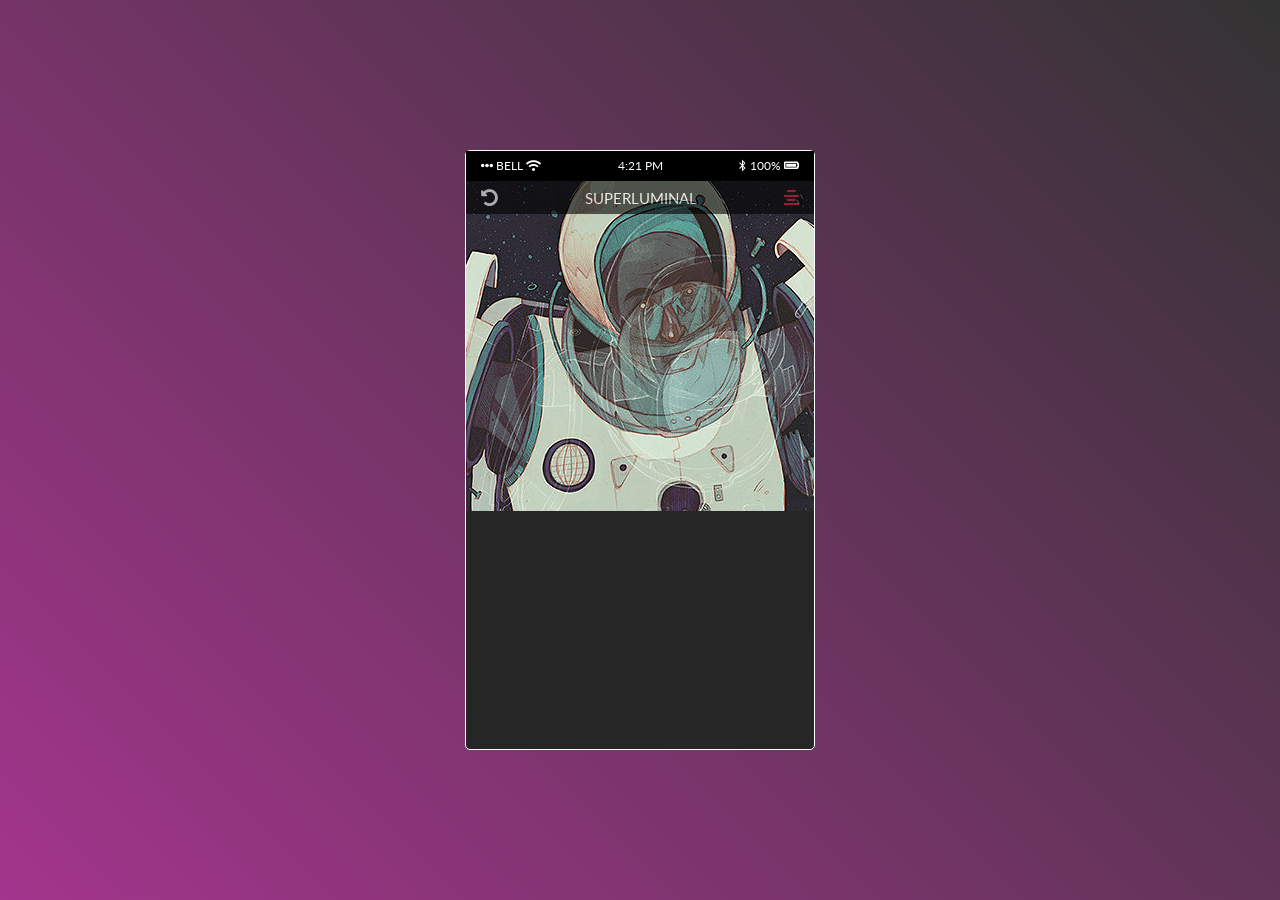
==== index.html @ c0aed448 "- partial mark-up of the music player" ====
<!doctype html>
<html lang="en">
<head>
    <meta charset="UTF-8">
    <meta name="viewport"
          content="width=device-width, user-scalable=no, initial-scale=1.0, maximum-scale=1.0, minimum-scale=1.0">
    <meta http-equiv="X-UA-Compatible" content="ie=edge">
    <title>Music Player</title>
    <link rel="stylesheet" href="style.css">
    <link rel="stylesheet" href="https://cdnjs.cloudflare.com/ajax/libs/font-awesome/5.11.2/css/all.css">
</head>
<body>
<div class="player">
    <div class="player__info">
        <div>
            <i class="fas fa-ellipsis-h"></i>
            <span>BELL</span>
            <i class="fas fa-wifi"></i>
        </div>
        <span>4:21 PM</span>
        <div>
            <i class="fab fa-bluetooth-b"></i>
            <span>100%</span>
            <i class="fas fa-battery-full"></i>
        </div>
    </div>

    <div class="player__screen">
        <div class="player__song-controls">
            <i class="fas fa-undo-alt"></i>
            <span>SUPERLUMINAL</span>
            <i class="fas fa-align-center"></i>
        </div>

    </div>
    <div class="player__music"></div>
    <div class="player__controls"></div>
    <div class="player__icons"></div>

</div>

<script src="main.js"></script>
</body>
</html>
---- style.css ----
@import url('https://fonts.googleapis.com/css?family=Lato:400,700&display=swap');

* {
    margin: 0;
    padding: 0;
    box-sizing: border-box;
    font-family: 'Lato', sans-serif;
}

body {
    background: linear-gradient(45deg, rgb(163, 53, 140), rgb(51, 51, 51));
    width: 100vw;
    height: 100vh;
    display: flex;
    justify-content: center;
    align-items: center;
}
img {
    width: 100%;
}

.player {
    position: relative;
    width: 350px;
    height: 600px;
    border: 1px solid white;
    border-radius: 5px;
    background-color: #262626;
    color: white;

}

.player__info {
    position: relative;
    display: flex;
    justify-content: space-between;
    align-items: center;
    width: 100%;

    font-family: 'Lato', sans-serif;
    font-size: 12px;
    line-height: 14px;
    background-color: black;
    padding: 8px 15px;
}

.player__screen{
    position: relative;
    width: 100%;
    height: 330px;
    background-color: antiquewhite;
}

.player__screen:after{
    content: "";
    position: absolute;
    top:0;
    left:0;
    height: 100%;
    width: 100%;
    background: url("bg-img.jpg") center;
    object-fit: cover;
}
.player__song-controls{
    position: relative;
    display: flex;
    justify-content: space-between;
    align-items: center;
    z-index: 1;
    padding: 8px 15px;
    font-family: 'Lato', sans-serif;
    font-size: 17px;
    line-height: 14px;
    /*font-weight: bold;*/
    background-color: black;
    opacity: 0.6;
}
.player__song-controls span {
    font-size: 15px;

}

/* ICONS */
.fa-align-center{
   color: crimson;
}
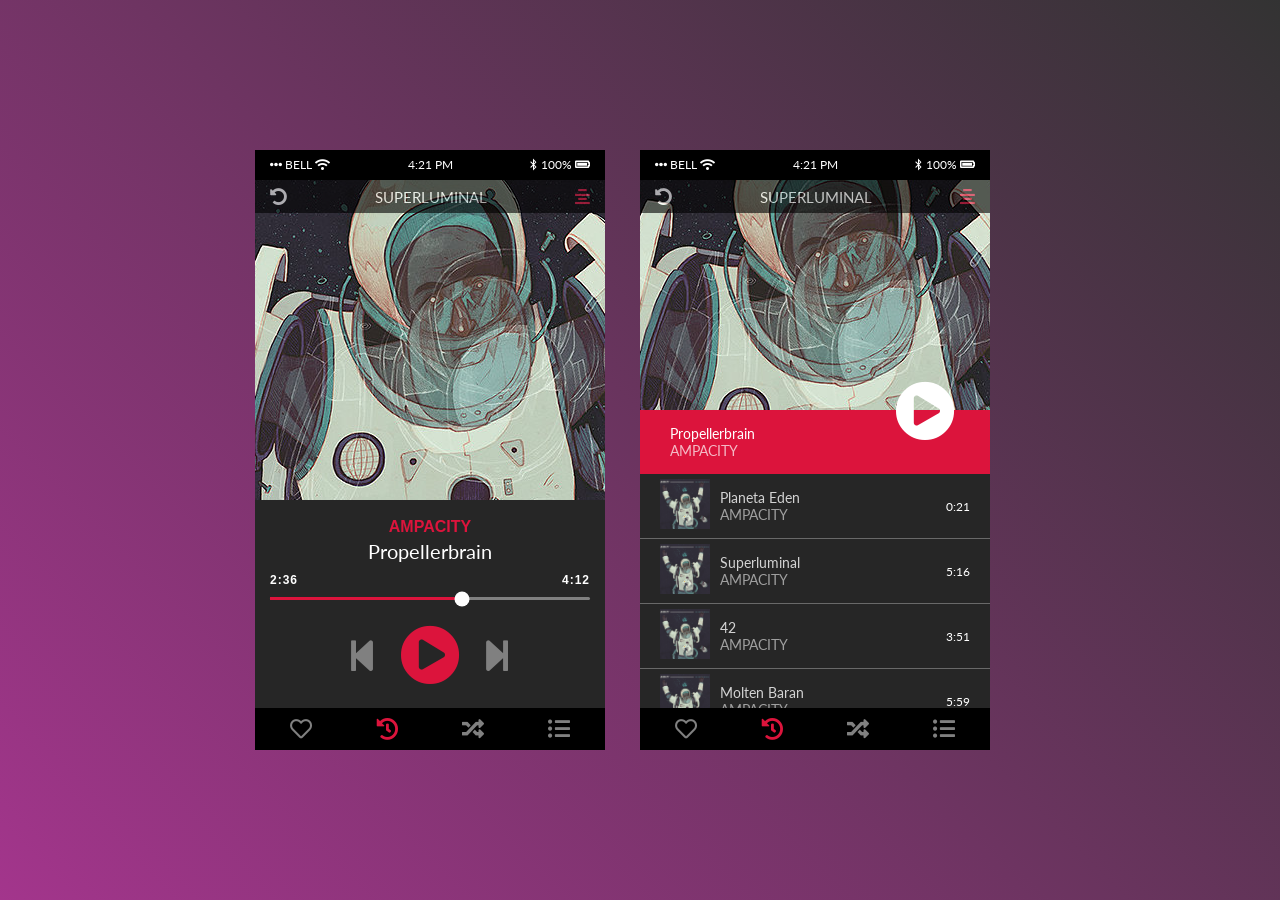
==== commit 4ee016f8: "- finished mark-up of the music playe" ====
--- a/index.html
+++ b/index.html
@@ -33,9 +33,114 @@
         </div>
 
     </div>
-    <div class="player__music"></div>
-    <div class="player__controls"></div>
-    <div class="player__icons"></div>
+    <div class="player__music">
+        <span>AMPACITY</span>
+        <span>Propellerbrain</span>
+        <div class="player__bar">
+            <div>
+                <p>2:36</p>
+                <p>4:12</p>
+            </div>
+            <div class="progress__bar">
+                <span></span>
+            </div>
+        </div>
+        <div class="player__controls">
+            <i class="fas fa-step-backward"></i>
+            <i class="fas fa-play-circle"></i>
+            <i class="fas fa-step-forward"></i>
+
+
+        </div>
+    </div>
+
+
+    <div class="player__icons">
+        <i class="far fa-heart"></i>
+        <i class="fas fa-history"></i>
+        <i class="fas fa-random"></i>
+        <i class="fas fa-list-ul"></i>
+    </div>
+
+</div>
+
+<div class="player">
+    <div class="player__info">
+        <div>
+            <i class="fas fa-ellipsis-h"></i>
+            <span>BELL</span>
+            <i class="fas fa-wifi"></i>
+        </div>
+        <span>4:21 PM</span>
+        <div>
+            <i class="fab fa-bluetooth-b"></i>
+            <span>100%</span>
+            <i class="fas fa-battery-full"></i>
+        </div>
+    </div>
+    <div class="player__screen" style="height: 230px;">
+        <div class="player__song-controls">
+            <i class="fas fa-undo-alt"></i>
+            <span>SUPERLUMINAL</span>
+            <i class="fas fa-align-center"></i>
+        </div>
+    </div>
+    <div class="player__songs">
+        <div class="player__song active">
+            <i class="fas fa-play-circle"></i>
+            <div class="song__name">
+                <span>Propellerbrain</span>
+                <span>AMPACITY</span>
+            </div>
+        </div>
+        <div class="player__song">
+            <div class="song__info">
+                <img src="bg-img.jpg" alt="">
+                <div class="song__name">
+                    <span>Planeta Eden</span>
+                    <span>AMPACITY</span>
+                </div>
+            </div>
+            <p>0:21</p>
+        </div>
+        <div class="player__song">
+            <div class="song__info">
+                <img src="bg-img.jpg" alt="">
+                <div class="song__name">
+                    <span>Superluminal</span>
+                    <span>AMPACITY</span>
+                </div>
+            </div>
+            <p>5:16</p>
+        </div>
+        <div class="player__song">
+            <div class="song__info">
+                <img src="bg-img.jpg" alt="">
+                <div class="song__name">
+                    <span>42</span>
+                    <span>AMPACITY</span>
+                </div>
+            </div>
+            <p>3:51</p>
+        </div>
+        <div class="player__song">
+            <div class="song__info">
+                <img src="bg-img.jpg" alt="">
+                <div class="song__name">
+                    <span>Molten Baran</span>
+                    <span>AMPACITY</span>
+                </div>
+            </div>
+            <p>5:59</p>
+        </div>
+
+    </div>
+    <div class="player__icons">
+        <i class="far fa-heart"></i>
+        <i class="fas fa-history"></i>
+        <i class="fas fa-random"></i>
+        <i class="fas fa-list-ul"></i>
+    </div>
 
 </div>
 
--- a/style.css
+++ b/style.css
@@ -15,6 +15,7 @@
     justify-content: center;
     align-items: center;
 }
+
 img {
     width: 100%;
 }
@@ -23,10 +24,10 @@
     position: relative;
     width: 350px;
     height: 600px;
-    border: 1px solid white;
     border-radius: 5px;
     background-color: #262626;
     color: white;
+    margin-right: 35px;
 
 }
 
@@ -44,24 +45,26 @@
     padding: 8px 15px;
 }
 
-.player__screen{
-    position: relative;
-    width: 100%;
-    height: 330px;
+.player__screen {
+    position: relative;
+    width: 100%;
+    height: 320px;
     background-color: antiquewhite;
 }
 
-.player__screen:after{
+
+.player__screen:after {
     content: "";
     position: absolute;
-    top:0;
-    left:0;
+    top: 0;
+    left: 0;
     height: 100%;
     width: 100%;
     background: url("bg-img.jpg") center;
     object-fit: cover;
 }
-.player__song-controls{
+
+.player__song-controls {
     position: relative;
     display: flex;
     justify-content: space-between;
@@ -75,12 +78,184 @@
     background-color: black;
     opacity: 0.6;
 }
+
 .player__song-controls span {
     font-size: 15px;
 
 }
 
+.player__music {
+    position: relative;
+    display: flex;
+    flex-direction: column;
+    justify-content: center;
+    align-items: center;
+    padding: 8px 15px;
+    font-family: 'Lato', sans-serif;
+
+}
+
+.player__music span:nth-of-type(1) {
+    color: crimson;
+    font-weight: bold;
+    margin-top: 10px;
+
+}
+
+.player__music span:nth-of-type(2) {
+    margin-top: 3px;
+    font-size: 20px;
+
+}
+
+.player__bar {
+    box-sizing: border-box;
+    width: 100%;
+    margin: 10px 0;
+}
+
+.player__bar p {
+    color: #fff;
+    margin: 0 0 10px;
+    padding: 0;
+    font-weight: bold;
+    letter-spacing: 1px;
+}
+
+.player__bar div {
+    display: flex;
+    justify-content: space-between;
+    align-items: center;
+    font-size: 12px;
+}
+
+.progress__bar {
+    height: 3px;
+    width: 100%;
+    background-color: grey;
+    border-radius: 2px;
+    position: relative;
+}
+
+.progress__bar span {
+    background: crimson;
+    width: 60%;
+    height: 3px;
+    position: absolute;
+    top: -10px;
+    left: 0;
+    z-index: 1;
+}
+
+.progress__bar span:after {
+    content: "";
+    position: absolute;
+    top: 50%;
+    right: -15px;
+    transform: translate(-50%, -50%);
+    width: 15px;
+    height: 15px;
+    border-radius: 50%;
+    background-color: white;
+}
+
+.player__controls {
+    display: flex;
+    justify-content: space-between;
+    align-items: center;
+    font-size: 35px;
+    color: grey;
+    width: 52%;
+    margin-top: 15px;
+}
+
+.player__icons {
+    position: absolute;
+    bottom: 0;
+    left: 0;
+    width: 100%;
+
+    display: flex;
+    justify-content: space-between;
+    align-items: center;
+
+    font-size: 22px;
+    background-color: black;
+    padding: 10px 35px;
+    color: grey;
+}
+
+.player__songs {
+    display: flex;
+    flex-direction: column;
+    flex: 1;
+    width: 100%;
+}
+
+.player__song.active {
+    background-color: crimson;
+    color: white;
+    border: none;
+}
+
+.player__song .song__name {
+    display: flex;
+    flex-direction: column;
+    font-size: 14px;
+    padding: 10px 0px;
+    margin-left: 10px;
+}
+
+.player__song div span:nth-of-type(2) {
+    opacity: 0.7;
+
+}
+
+.player__song {
+    flex: 1;
+    display: flex;
+    justify-content: space-between;
+    align-items: center;
+    border-bottom: 1px solid dimgrey;
+    padding: 5px 20px;
+    position: relative;
+}
+
+.player__song img {
+    height: 50px;
+    width: 50px;
+    object-fit: cover;
+}
+
+.player__song p {
+    font-size: 12px;
+}
+
+.song__info {
+    display: flex;
+    color: lightgrey;
+    /*justify-content: flex-start;*/
+    /*flex: 1;*/
+    /*margin-right: 10px;*/
+}
+
+
 /* ICONS */
-.fa-align-center{
-   color: crimson;
+.fa-align-center,
+.fa-history {
+    color: crimson;
+}
+
+.fa-play-circle {
+    color: crimson;
+    font-size: 60px;
+
+}
+
+.player__songs .player__song.active .fa-play-circle {
+    position: absolute;
+    top: -45%;
+    right: 10%;
+    z-index: 120;
+    color: white;
 }
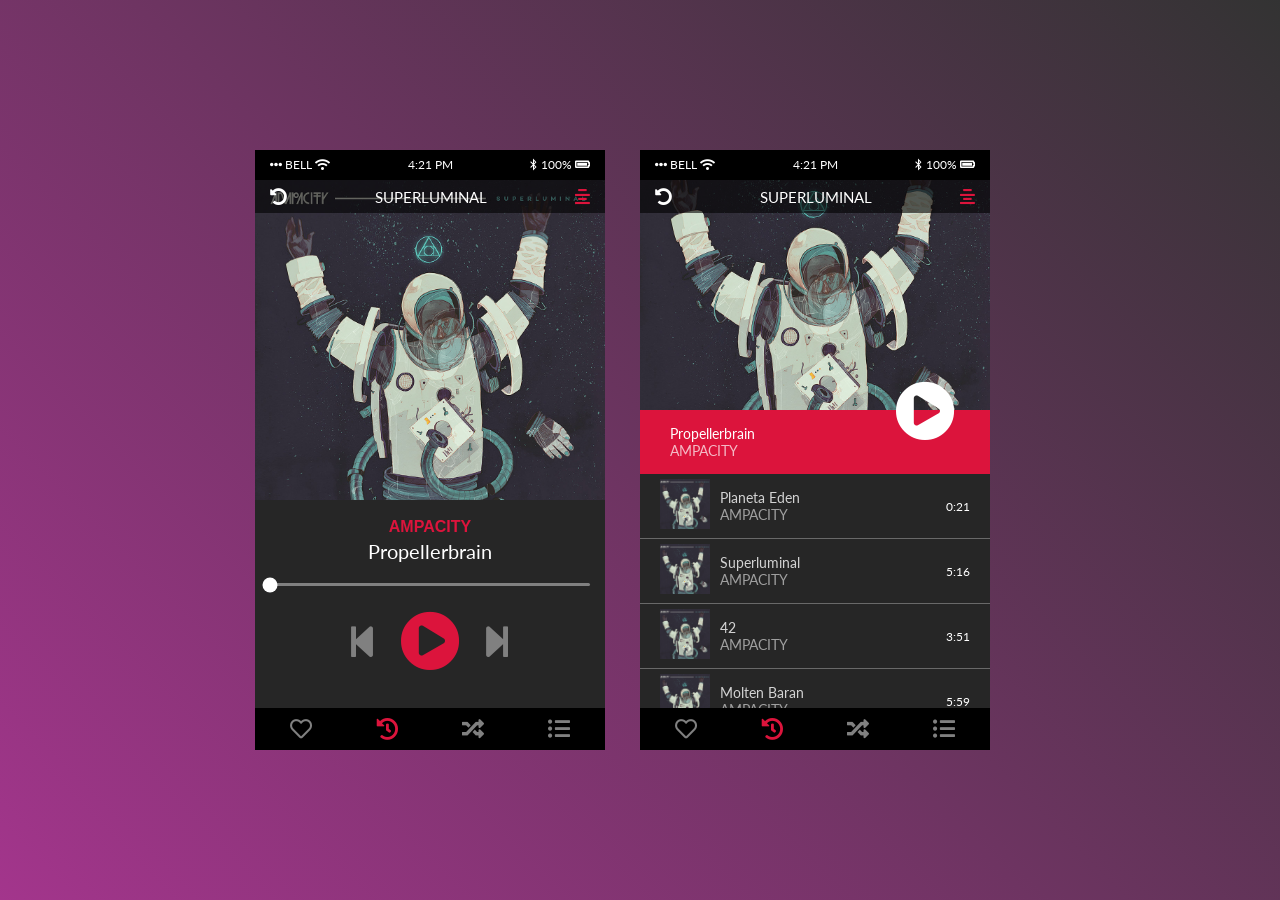
==== commit ec6b76c5: "- added functionality to the Music Player (song countdown, song countup, prev & next song playing wi" ====
--- a/index.html
+++ b/index.html
@@ -8,6 +8,7 @@
     <title>Music Player</title>
     <link rel="stylesheet" href="style.css">
     <link rel="stylesheet" href="https://cdnjs.cloudflare.com/ajax/libs/font-awesome/5.11.2/css/all.css">
+<!--    <script src="jquery-1.10.2.min.js"></script>-->
 </head>
 <body>
 <div class="player">
@@ -26,6 +27,7 @@
     </div>
 
     <div class="player__screen">
+        <img class="songCover" src="bg-img.jpg" alt="">
         <div class="player__song-controls">
             <i class="fas fa-undo-alt"></i>
             <span>SUPERLUMINAL</span>
@@ -34,12 +36,12 @@
 
     </div>
     <div class="player__music">
-        <span>AMPACITY</span>
-        <span>Propellerbrain</span>
+        <span class="songAuthor">AMPACITY</span>
+        <span class="songTitle">Propellerbrain</span>
         <div class="player__bar">
             <div>
-                <p>2:36</p>
-                <p>4:12</p>
+                <p></p>
+                <p id="#countdown"></p>
             </div>
             <div class="progress__bar">
                 <span></span>
@@ -47,13 +49,11 @@
         </div>
         <div class="player__controls">
             <i class="fas fa-step-backward"></i>
-            <i class="fas fa-play-circle"></i>
+            <i class="fas fa-play-circle invisible"></i>
+            <i class="fas fa-pause-circle visible"></i>
             <i class="fas fa-step-forward"></i>
-
-
         </div>
     </div>
-
 
     <div class="player__icons">
         <i class="far fa-heart"></i>
@@ -79,6 +79,7 @@
         </div>
     </div>
     <div class="player__screen" style="height: 230px;">
+        <img class="songCover" src="bg-img.jpg" alt="">
         <div class="player__song-controls">
             <i class="fas fa-undo-alt"></i>
             <span>SUPERLUMINAL</span>
@@ -86,7 +87,7 @@
         </div>
     </div>
     <div class="player__songs">
-        <div class="player__song active">
+        <div class="player__song current">
             <i class="fas fa-play-circle"></i>
             <div class="song__name">
                 <span>Propellerbrain</span>
@@ -143,7 +144,6 @@
     </div>
 
 </div>
-
 <script src="main.js"></script>
 </body>
 </html>
--- a/style.css
+++ b/style.css
@@ -53,8 +53,7 @@
 }
 
 
-.player__screen:after {
-    content: "";
+.player__screen img {
     position: absolute;
     top: 0;
     left: 0;
@@ -74,9 +73,19 @@
     font-family: 'Lato', sans-serif;
     font-size: 17px;
     line-height: 14px;
-    /*font-weight: bold;*/
+}
+
+.player__song-controls:after {
+    content: "";
+    position: absolute;
+    top: 0;
+    left: 0;
+    width: 100%;
+    height: 100%;
+    z-index: -1;
+    opacity: 0.6;
     background-color: black;
-    opacity: 0.6;
+
 }
 
 .player__song-controls span {
@@ -139,7 +148,7 @@
 
 .progress__bar span {
     background: crimson;
-    width: 60%;
+    width: 100%;
     height: 3px;
     position: absolute;
     top: -10px;
@@ -167,6 +176,7 @@
     color: grey;
     width: 52%;
     margin-top: 15px;
+    transition: .6s;
 }
 
 .player__icons {
@@ -192,7 +202,7 @@
     width: 100%;
 }
 
-.player__song.active {
+.player__song.current {
     background-color: crimson;
     color: white;
     border: none;
@@ -234,9 +244,6 @@
 .song__info {
     display: flex;
     color: lightgrey;
-    /*justify-content: flex-start;*/
-    /*flex: 1;*/
-    /*margin-right: 10px;*/
 }
 
 
@@ -246,16 +253,36 @@
     color: crimson;
 }
 
-.fa-play-circle {
+.fa-play-circle,
+.fa-pause-circle {
     color: crimson;
     font-size: 60px;
-
-}
-
-.player__songs .player__song.active .fa-play-circle {
+}
+
+
+.fa-pause-circle {
+    display: none !important;
+}
+
+.invisible {
+    display: none !important;
+}
+
+.visible {
+    display: initial !important;
+}
+
+.player__songs .player__song.current .fa-play-circle {
     position: absolute;
     top: -45%;
     right: 10%;
     z-index: 120;
     color: white;
-}+}
+
+.player__icons > *:hover,
+.player__song-controls > *:hover {
+    color: crimson;
+    transform: scale(1.2);
+}
+
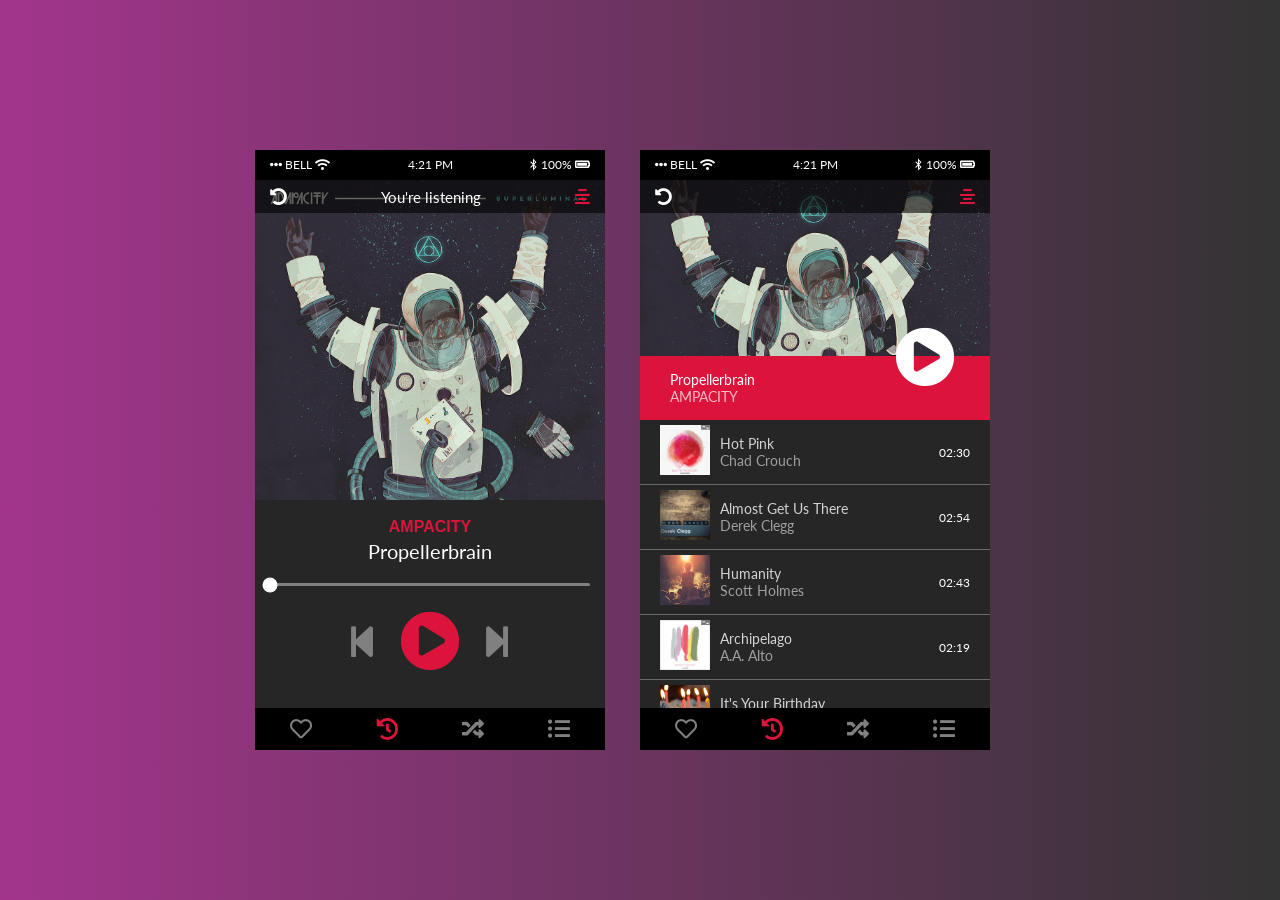
==== commit 3c7c8213: "Added functionality to the music player:  - change body background based on main cover's color;  - c" ====
--- a/index.html
+++ b/index.html
@@ -25,12 +25,11 @@
             <i class="fas fa-battery-full"></i>
         </div>
     </div>
-
     <div class="player__screen">
         <img class="songCover" src="bg-img.jpg" alt="">
         <div class="player__song-controls">
             <i class="fas fa-undo-alt"></i>
-            <span>SUPERLUMINAL</span>
+            <span>You're listening</span>
             <i class="fas fa-align-center"></i>
         </div>
 
@@ -54,7 +53,6 @@
             <i class="fas fa-step-forward"></i>
         </div>
     </div>
-
     <div class="player__icons">
         <i class="far fa-heart"></i>
         <i class="fas fa-history"></i>
@@ -78,22 +76,23 @@
             <i class="fas fa-battery-full"></i>
         </div>
     </div>
-    <div class="player__screen" style="height: 230px;">
-        <img class="songCover" src="bg-img.jpg" alt="">
+    <div class="player__screen" id="player__screen" style="height: 240px;">
+        <img class="songCover" id="songCover" src="bg-img.jpg" alt="">
+        <div class="player__song current">
+            <i class="fas fa-play-circle"></i>
+            <div class="song__name" id="song__name">
+                <span id="songTitle">Propellerbrain</span>
+                <span id="songAuthor">AMPACITY</span>
+            </div>
+        </div>
+
         <div class="player__song-controls">
             <i class="fas fa-undo-alt"></i>
-            <span>SUPERLUMINAL</span>
             <i class="fas fa-align-center"></i>
         </div>
     </div>
     <div class="player__songs">
-        <div class="player__song current">
-            <i class="fas fa-play-circle"></i>
-            <div class="song__name">
-                <span>Propellerbrain</span>
-                <span>AMPACITY</span>
-            </div>
-        </div>
+
         <div class="player__song">
             <div class="song__info">
                 <img src="bg-img.jpg" alt="">
@@ -102,38 +101,68 @@
                     <span>AMPACITY</span>
                 </div>
             </div>
-            <p>0:21</p>
+            <p id="duration">0:21</p>
         </div>
-        <div class="player__song">
-            <div class="song__info">
-                <img src="bg-img.jpg" alt="">
-                <div class="song__name">
-                    <span>Superluminal</span>
-                    <span>AMPACITY</span>
-                </div>
-            </div>
-            <p>5:16</p>
-        </div>
-        <div class="player__song">
-            <div class="song__info">
-                <img src="bg-img.jpg" alt="">
-                <div class="song__name">
-                    <span>42</span>
-                    <span>AMPACITY</span>
-                </div>
-            </div>
-            <p>3:51</p>
-        </div>
-        <div class="player__song">
-            <div class="song__info">
-                <img src="bg-img.jpg" alt="">
-                <div class="song__name">
-                    <span>Molten Baran</span>
-                    <span>AMPACITY</span>
-                </div>
-            </div>
-            <p>5:59</p>
-        </div>
+<!--        <div class="player__song">-->
+<!--            <div class="song__info">-->
+<!--                <img src="bg-img.jpg" alt="">-->
+<!--                <div class="song__name">-->
+<!--                    <span>Superluminal</span>-->
+<!--                    <span>AMPACITY</span>-->
+<!--                </div>-->
+<!--            </div>-->
+<!--            <p>5:16</p>-->
+<!--        </div>-->
+<!--        <div class="player__song">-->
+<!--            <div class="song__info">-->
+<!--                <img src="bg-img.jpg" alt="">-->
+<!--                <div class="song__name">-->
+<!--                    <span>42</span>-->
+<!--                    <span>AMPACITY</span>-->
+<!--                </div>-->
+<!--            </div>-->
+<!--            <p>3:51</p>-->
+<!--        </div>-->
+<!--        <div class="player__song">-->
+<!--            <div class="song__info">-->
+<!--                <img src="bg-img.jpg" alt="">-->
+<!--                <div class="song__name">-->
+<!--                    <span>Molten Baran</span>-->
+<!--                    <span>AMPACITY</span>-->
+<!--                </div>-->
+<!--            </div>-->
+<!--            <p>5:59</p>-->
+<!--        </div>-->
+<!--        <div class="player__song">-->
+<!--            <div class="song__info">-->
+<!--                <img src="bg-img.jpg" alt="">-->
+<!--                <div class="song__name">-->
+<!--                    <span>Superluminal</span>-->
+<!--                    <span>AMPACITY</span>-->
+<!--                </div>-->
+<!--            </div>-->
+<!--            <p>5:16</p>-->
+<!--        </div>-->
+<!--        <div class="player__song">-->
+<!--            <div class="song__info">-->
+<!--                <img src="bg-img.jpg" alt="">-->
+<!--                <div class="song__name">-->
+<!--                    <span>42</span>-->
+<!--                    <span>AMPACITY</span>-->
+<!--                </div>-->
+<!--            </div>-->
+<!--            <p>3:51</p>-->
+<!--        </div>-->
+<!--        <div class="player__song">-->
+<!--            <div class="song__info">-->
+<!--                <img src="bg-img.jpg" alt="">-->
+<!--                <div class="song__name">-->
+<!--                    <span>Molten Baran</span>-->
+<!--                    <span>AMPACITY</span>-->
+<!--                </div>-->
+<!--            </div>-->
+<!--            <p>5:59</p>-->
+<!--        </div>-->
 
     </div>
     <div class="player__icons">
--- a/style.css
+++ b/style.css
@@ -6,9 +6,12 @@
     box-sizing: border-box;
     font-family: 'Lato', sans-serif;
 }
+html{
+    overflow: hidden;
+}
 
 body {
-    background: linear-gradient(45deg, rgb(163, 53, 140), rgb(51, 51, 51));
+    background: linear-gradient(90deg, rgb(163, 53, 140), rgb(51, 51, 51));
     width: 100vw;
     height: 100vh;
     display: flex;
@@ -28,7 +31,6 @@
     background-color: #262626;
     color: white;
     margin-right: 35px;
-
 }
 
 .player__info {
@@ -63,6 +65,24 @@
     object-fit: cover;
 }
 
+.player__song.current {
+    position: absolute;
+    bottom: 0;
+    left: 0;
+    width: 100%;
+    background-color: crimson;
+    color: white;
+    border: none;
+    display: flex;
+    justify-content: flex-start;
+    align-items: center;
+}
+
+.player__song.current:hover {
+    border-left: none;
+    border-right: none;
+}
+
 .player__song-controls {
     position: relative;
     display: flex;
@@ -101,7 +121,6 @@
     align-items: center;
     padding: 8px 15px;
     font-family: 'Lato', sans-serif;
-
 }
 
 .player__music span:nth-of-type(1) {
@@ -184,6 +203,7 @@
     bottom: 0;
     left: 0;
     width: 100%;
+    z-index: 10;
 
     display: flex;
     justify-content: space-between;
@@ -200,13 +220,15 @@
     flex-direction: column;
     flex: 1;
     width: 100%;
-}
-
-.player__song.current {
-    background-color: crimson;
-    color: white;
-    border: none;
-}
+    height: 50%;
+    overflow: auto;
+    scroll-behavior: smooth;
+    overflow-y: scroll;
+    scroll-margin-block: 0;
+
+
+}
+
 
 .player__song .song__name {
     display: flex;
@@ -216,6 +238,7 @@
     margin-left: 10px;
 }
 
+
 .player__song div span:nth-of-type(2) {
     opacity: 0.7;
 
@@ -229,6 +252,16 @@
     border-bottom: 1px solid dimgrey;
     padding: 5px 20px;
     position: relative;
+    box-sizing: border-box;
+}
+
+.player__song:hover {
+    border-left: 3px solid crimson;
+    border-right: 3px solid crimson;
+}
+
+.player__song:hover .song__info .song__name span:first-child {
+    color: crimson;
 }
 
 .player__song img {
@@ -257,6 +290,7 @@
 .fa-pause-circle {
     color: crimson;
     font-size: 60px;
+    z-index: 10;
 }
 
 
@@ -272,12 +306,13 @@
     display: initial !important;
 }
 
-.player__songs .player__song.current .fa-play-circle {
+.player__song.current .fa-play-circle {
     position: absolute;
     top: -45%;
     right: 10%;
     z-index: 120;
     color: white;
+
 }
 
 .player__icons > *:hover,
